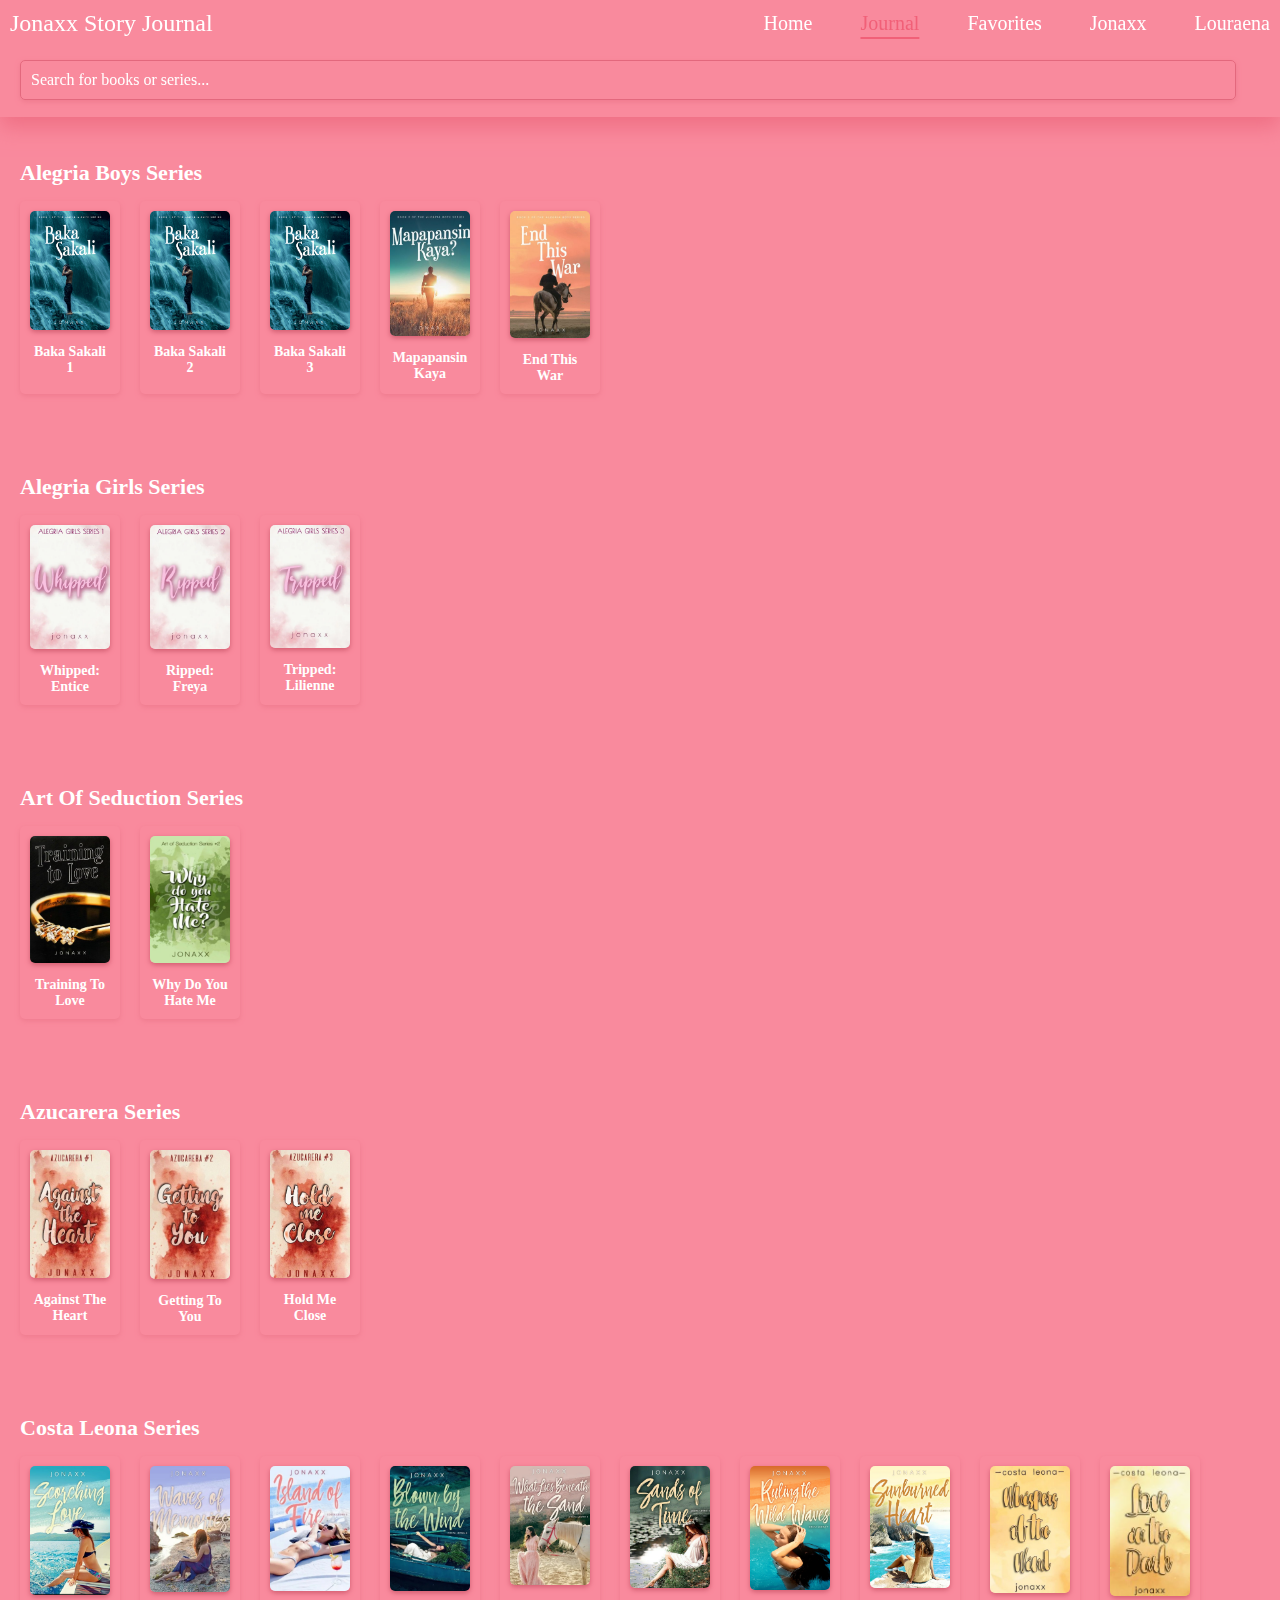
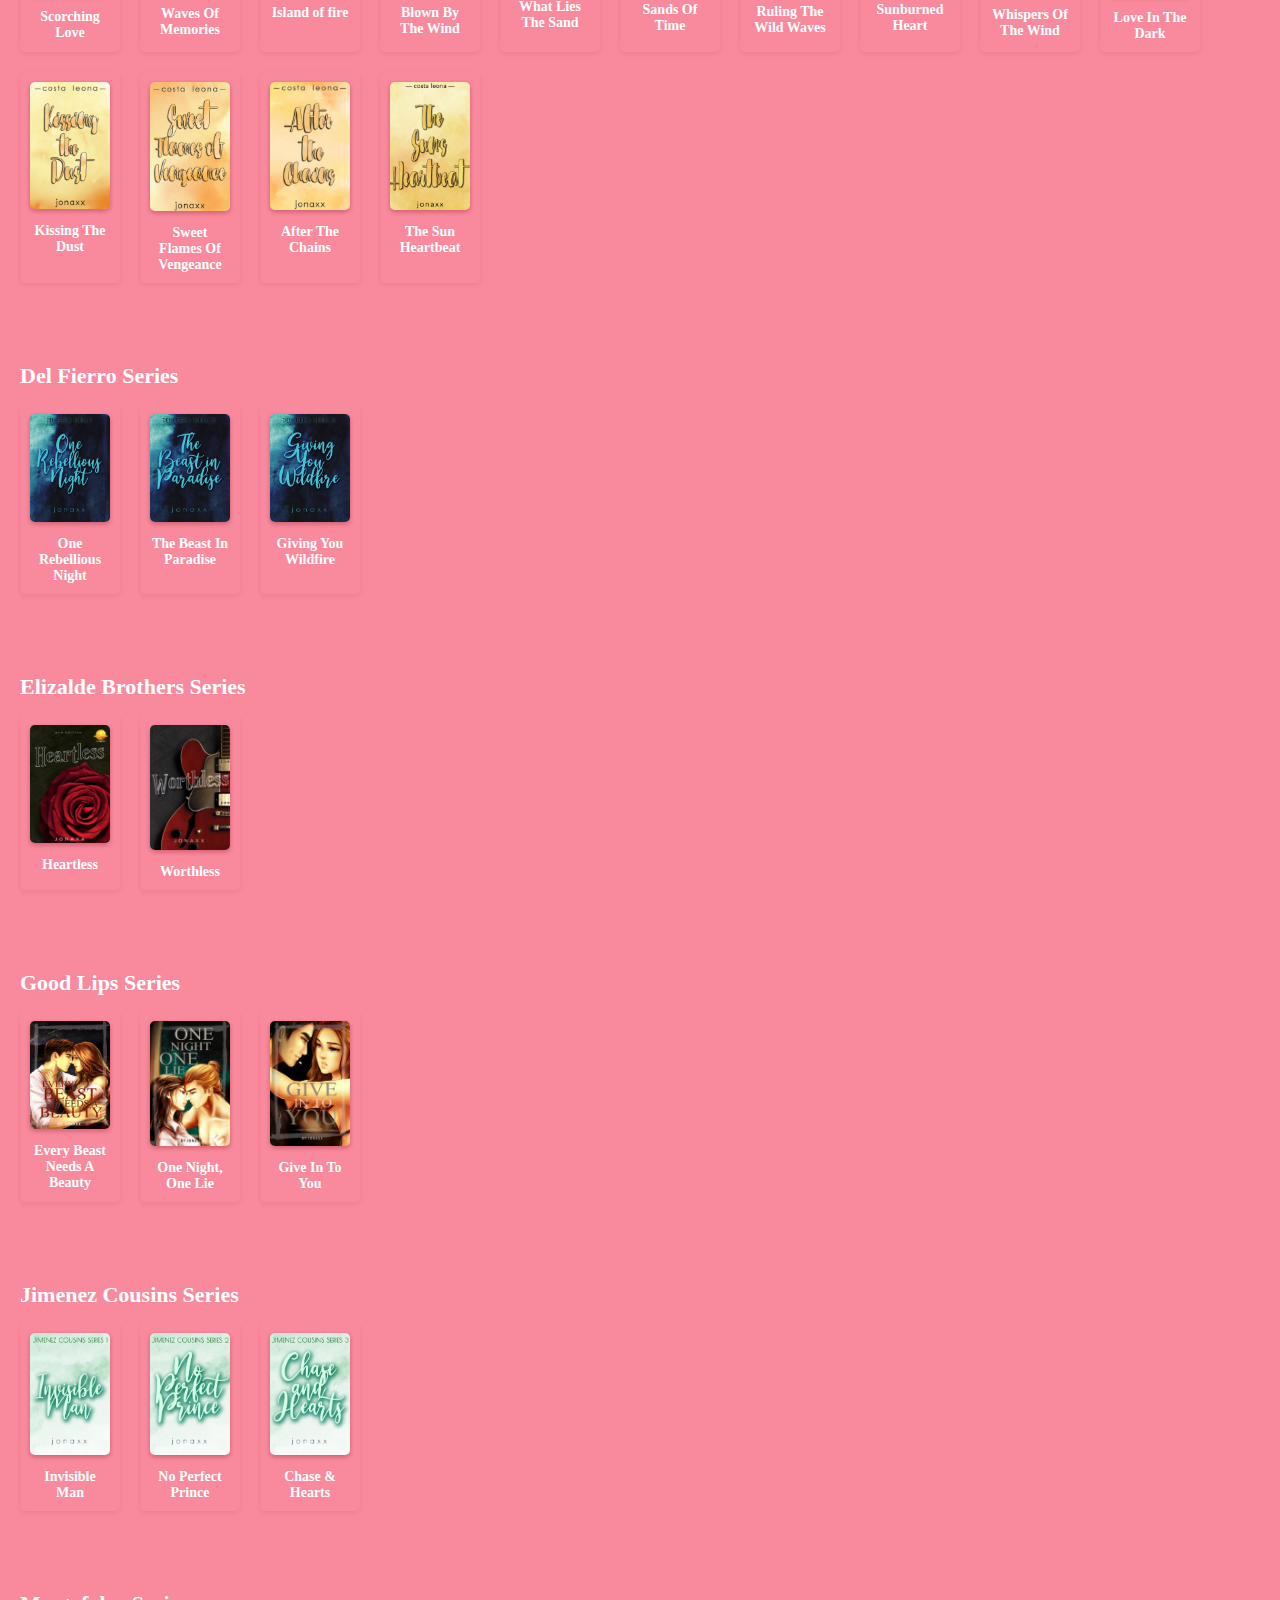
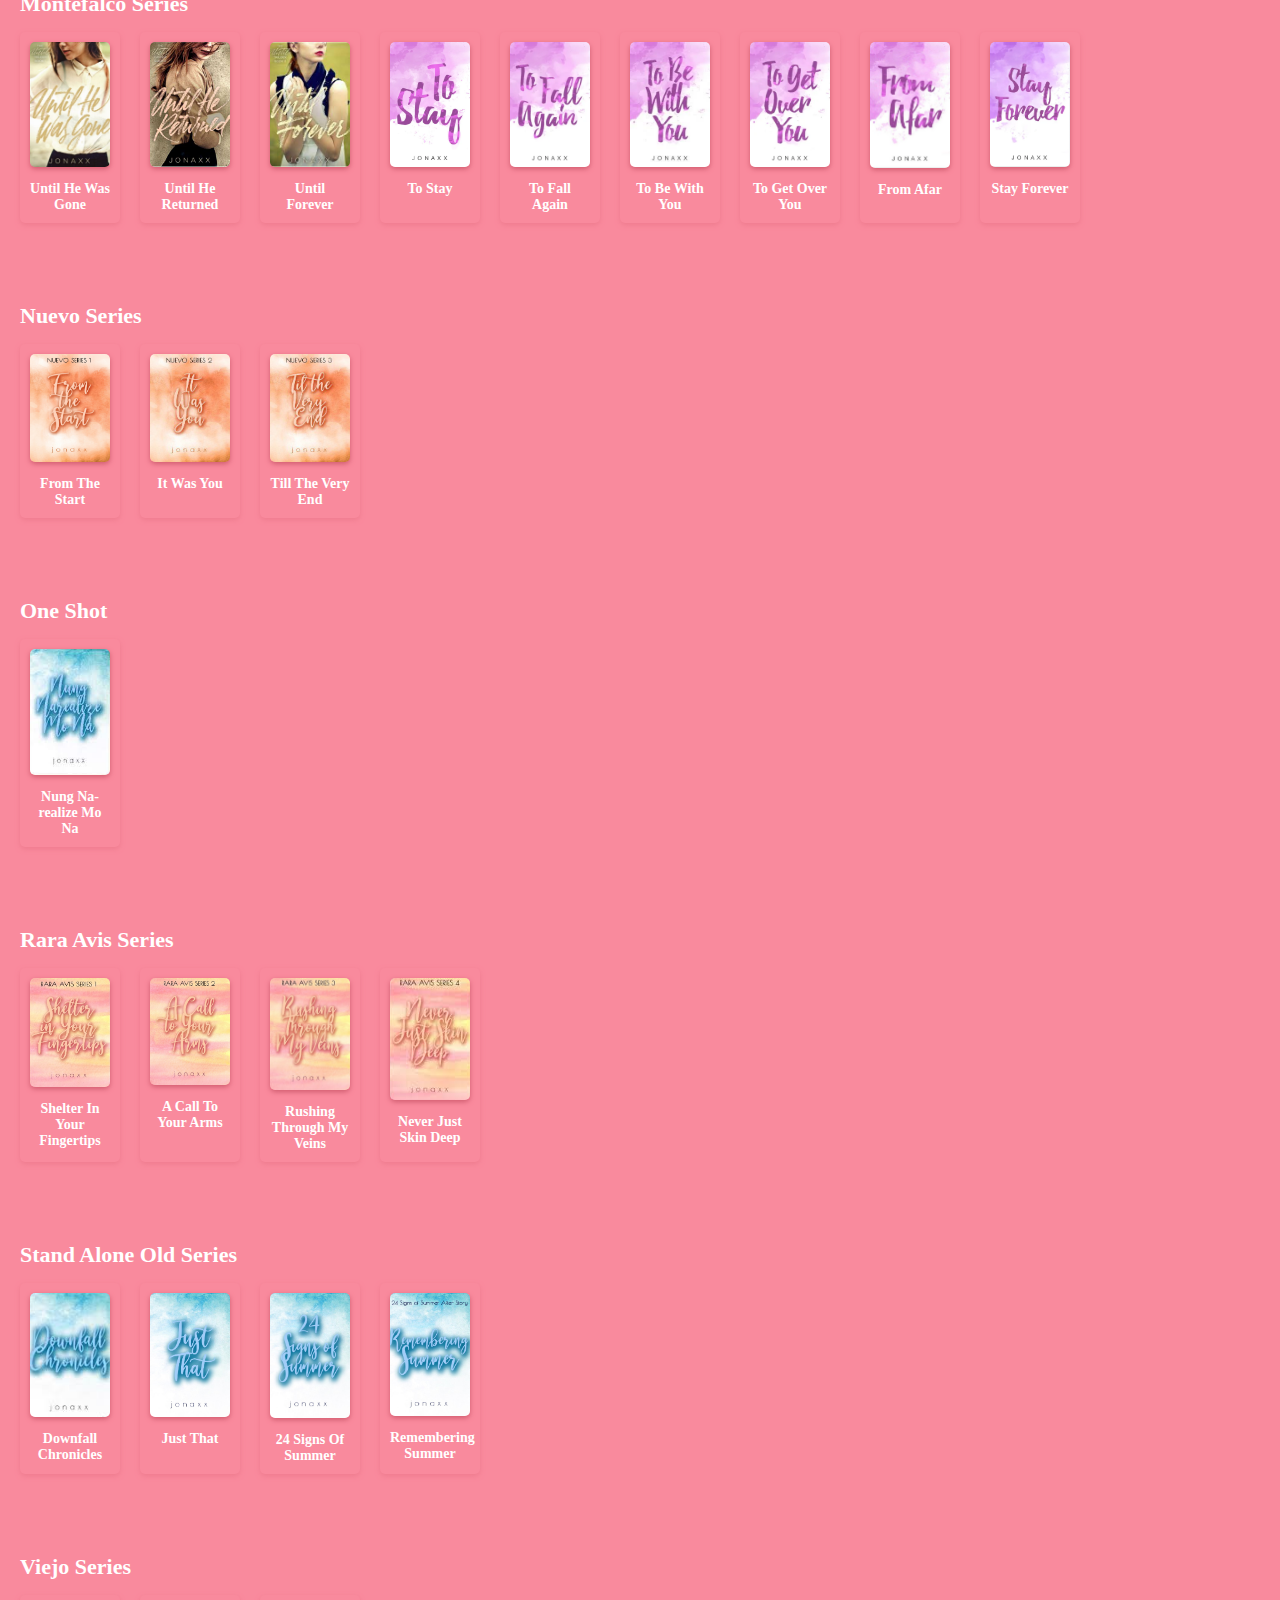
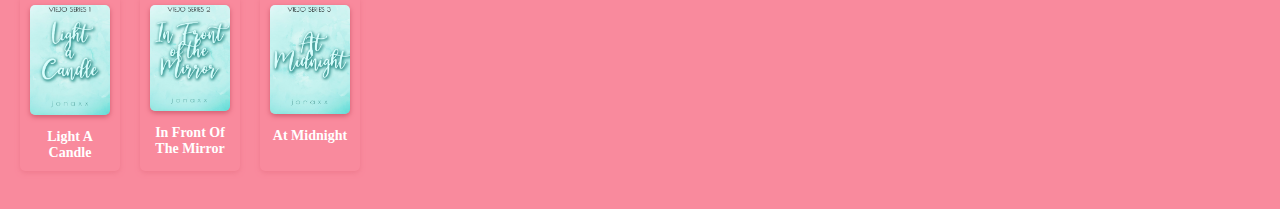
==== journal.html @ 9869370d "Add files via upload" ====
<!DOCTYPE html>
<html lang="en">
<head>
    <meta charset="UTF-8">
    <meta name="viewport" content="width=device-width, initial-scale=1.0">
    <link rel="stylesheet" href="style.css">
    <link rel="stylesheet" href="responsive.css">
    <title>Jonaxx Story</title>

    <style>
      body {
        padding: 20px;
      }
  
      #search-bar {
        width: 95%;
        padding: 10px;
        font-size: 16px;
        border: 1px solid rgb(227, 104, 125);
        box-shadow: 0 2px 5px rgb(239, 124, 143);
        border-radius: 5px;
        background-color: transparent;
        color: white;
        position: fixed;
        z-index: 1000;
      }
      #search-bar::placeholder{
        color: white;
      }

      #search-bar:focus {
        border: 1px solid rgb(193, 60, 82); 
        box-shadow: 0 2px 5px rgb(102, 53, 61); 
        outline: none; 
        background-color: transparent;
    }
  
      .seriesname {
        margin-top: 80px;
        color: white;
      }
  
      .seriesname h2 {
        font-size: 22px;
        margin-bottom: 15px;
        color: white;
      }
  
      .books {
        display: flex;
        flex-wrap: wrap;
        gap: 20px;
        justify-content: flex-start;
      }
  
      .book {
        width: 100px;
        text-align: center;
        background-color: transparent;
        padding: 10px;
        border-radius: 5px;
        box-shadow: 0 2px 5px rgb(239, 124, 143);
        transition: 0.5s ease-in-out;
      }
      .book:hover{
        width: 110px;
        box-shadow: 0 2px 5px rgb(174, 80, 96);
      }
  
      .book img {
        width: 100%;
        height: auto;
        border-radius: 5px;
        box-shadow: 0 2px 5px rgb(209, 93, 112);
      }
  
      .book p {
        margin-top: 10px;
        font-weight: bold;
        font-size: 14px;
        background-color: transparent;
        color: white;
      }

      .intro {
        margin-top: 40px;
      }
      #results{
        padding-top: 20px;
        color: white;
      }

      .navigation {
    padding-bottom: 80px;
  }

  
    </style>
</head>
<body>

    <div class="navigation">
        <div class="logo">Jonaxx Story Journal</div>
      
        <div class="burger">
          <div class="bar"></div>
          <div class="bar"></div>
          <div class="bar"></div>
        </div>
      
        <div class="navi">
          <a href="index.html">Home</a>
          <a href="journal.html" class="active">Journal</a>
          <a href="favorites.html">Favorites</a>
          <a href="jonaxx.html">Jonaxx</a>
          <a href="lou.html">Louraena</a>
        </div>
    </div>

    <div class="intro">
      <div class="search-container">
        <input type="text" id="search-bar" placeholder="Search for books or series..." oninput="search()">
      </div>
    
      <div id="results"> </div>
    </div>
    <img src="">
    <script src="script.js"></script>
    <script>
      const seriesData = [
        {
          seriesTitle: 'Alegria Boys Series',
          books: [
            { title: 'Baka Sakali 1', image: 'image/bakaSakali.png'},
            { title: 'Baka Sakali 2', image: 'image/bakaSakali.png' },
            { title: 'Baka Sakali 3', image: 'image/bakaSakali.png' },
            { title: 'Mapapansin Kaya', image: 'image/mapapansinkaya.png' },
            { title: 'End This War', image: 'image/endthiswar.png',}
          ]
        },
        {
          seriesTitle: 'Alegria Girls Series',
          books: [
            { title: 'Whipped: Entice', image: 'image/whipped.png',},
            { title: 'Ripped: Freya', image: 'image/ripped.png' },
            { title: 'Tripped: Lilienne', image: 'image/tripped.png',}
          ]
        },
        {
          seriesTitle: 'Art Of Seduction Series',
          books: [
            { title: 'Training To Love', image: 'image/trainingtolove.png' },
            { title: 'Why Do You Hate Me', image: 'image/whydoyouhateme.png' }
          ]
        },
        {
          seriesTitle: 'Azucarera Series',
          books: [
            { title: 'Against The Heart', image: 'image/againsttheheart.png' },
            { title: 'Getting To You', image: 'image/gettingtoyou.png' },
            { title: 'Hold Me Close', image: 'image/holdmeclose.png' }
          ]
        },
        {
          seriesTitle: 'Costa Leona Series',
          books: [
            { title: 'Scorching Love', image: 'image/schorchinglove.png' },
            { title: 'Waves Of Memories', image: 'image/wavesofmemories.png' },
            { title: 'Island of fire', image: 'image/islandoffire.png' },
            { title: 'Blown By The Wind', image: 'image/blownbythewind.png' },
            { title: 'What Lies The Sand', image: 'image/whatliesbeneaththesand.png'},
            { title: 'Sands Of Time', image: 'image/sandsoftime.png'},
            { title: 'Ruling The Wild Waves', image: 'image/rulingthewildwaves.png'},
            { title: 'Sunburned Heart', image: 'image/sunbirnedheart.png'},
            { title: 'Whispers Of The Wind', image: 'image/whisperinthewind.png'},
            { title: 'Love In The Dark', image: 'image/loveinthedark.png'},
            { title: 'Kissing The Dust', image: 'image/kissingthedust.png'},
            { title: 'Sweet Flames Of Vengeance', image: 'image/sweetflamesofvengeance.png'},
            { title: 'After The Chains', image: 'image/afterthechains.png'},
            { title: 'The Sun Heartbeat', image: 'image/thesunsheartbeat.png'}
          ]
        },
        {
          seriesTitle: 'Del Fierro Series',
          books: [
            { title: 'One Rebellious Night', image: 'image/one rebillious night.jpg' },
            { title: 'The Beast In Paradise', image: 'image/the beast in paradise.jpg' },
            { title: 'Giving You Wildfire', image: 'image/giving you wildfire.png' }
          ]
        },
        {
          seriesTitle: 'Elizalde Brothers Series',
          books: [
            { title: 'Heartless', image: 'image/heartless.png' },
            { title: 'Worthless', image: 'image/worthless.jpg' }
          ]
        },
        {
          seriesTitle: 'Good Lips Series',
          books: [
            { title: 'Every Beast Needs A Beauty', image: 'image/every beauty needs a beast.png' },
            { title: 'One Night, One Lie', image: 'image/one night one lie.png' },
            { title: 'Give In To You', image: 'image/give in to you.jfif' }
          ]
        },
        {
          seriesTitle: 'Jimenez Cousins Series',
          books: [
            { title: 'Invisible Man', image: 'image/invisible man.png' },
            { title: 'No Perfect Prince', image: 'image/no perfect prince.png' },
            { title: 'Chase & Hearts', image: 'image/chase and hearts.png' }
          ]
        },
        {
          seriesTitle: 'Montefalco Series',
          books: [
            { title: 'Until He Was Gone', image: 'image/until_he_was_gone.jpg' },
            { title: 'Until He Returned', image: 'image/Until He Returned.jpg' },
            { title: 'Until Forever', image: 'image/Until Forever.jfif' },
            { title: 'To Stay', image: 'image/To Stay.png' },
            { title: 'To Fall Again', image: 'image/To Fall Again.png' },
            { title: 'To Be With You', image: 'image/To Be With You.jpg' },
            { title: 'To Get Over You', image: 'image/To Get Over You.png' },
            { title: 'From Afar', image: 'image/From Afar.jfif' },
            { title: 'Stay Forever', image: 'image/Stay Forever.png' }
          ]
        },
        {
          seriesTitle: 'Nuevo Series',
          books: [
            { title: 'From The Start', image: 'image/from_the_start.jpg' },
            { title: 'It Was You', image: 'image/it was you.jfif' },
            { title: 'Till The Very End', image: 'image/till the very end.jfif' }
          ]
        },
        {
          seriesTitle: 'One Shot',
          books: [
            { title: 'Nung Na-realize Mo Na', image: 'image/Nung Na-realize Mo Na.png' }
          ]
        },
        {
          seriesTitle: 'Rara Avis Series',
          books: [
            { title: 'Shelter In Your Fingertips', image: 'image/Shelter In Your Fingertips.jpg' },
            { title: 'A Call To Your Arms', image: 'image/A Call To Your Arms.jpg' },
            { title: 'Rushing Through My Veins', image: 'image/Rushing Through My Veins.png' },
            { title: 'Never Just Skin Deep', image: 'image/Never Just Skin Deep.png' },
          ]
        },
        {
          seriesTitle: 'Stand Alone Old Series',
          books: [
            { title: 'Downfall Chronicles', image: 'image/Downfall Chronicles.png' },
            { title: 'Just That', image: 'image/Just That.png' },
            { title: '24 Signs Of Summer', image: 'image/24 Signs Of Summer.png' },
            { title: 'Remembering Summer', image: 'image/Remembering Summer.png' },
          ]
        },
        {
          seriesTitle: 'Viejo Series',
          books: [
            { title: 'Light A Candle', image: 'image/Light A Candle.png' },
            { title: 'In Front Of The Mirror', image: 'image/In Front Of The Mirror.png' },
            { title: 'At Midnight', image: 'image/At Midnight.png' }
          ]
        }
      ];
    
      function displayResults(filteredBooks) {
  const resultsContainer = document.getElementById('results');
  resultsContainer.innerHTML = '';

  // Loop over each series
  seriesData.forEach(series => {
    // Filter only matching books for this series
    const matchingBooks = series.books.filter(book =>
      filteredBooks.some(fb => fb.title === book.title)
    );

    if (matchingBooks.length > 0) {
      // Create series section
      const seriesSection = document.createElement('div');
      seriesSection.classList.add('seriesname');

      // Series title
      const title = document.createElement('h2');
      title.textContent = series.seriesTitle;
      seriesSection.appendChild(title);

      // Book container
      const booksContainer = document.createElement('div');
      booksContainer.classList.add('books');

      // Add books
      matchingBooks.forEach(book => {
        console.log(book.title, book.class);
        const bookDiv = document.createElement('div');
        bookDiv.classList.add('book');
        bookDiv.innerHTML = `
          <img src="${book.image}" alt="${book.title}">
          <p class="${book.class}">${book.title}</p>
        `;
        booksContainer.appendChild(bookDiv);
      });

      seriesSection.appendChild(booksContainer);
      resultsContainer.appendChild(seriesSection);
    }
  });

  if (filteredBooks.length === 0) {
    resultsContainer.innerHTML = '<p>No results found.</p>';
  }
}

      function search() {
        const query = document.getElementById('search-bar').value.toLowerCase();
    
        if (query === "") {
          const allBooks = seriesData.flatMap(series => series.books);
          displayResults(allBooks);
          return;
        }
    
        const filteredBooks = seriesData.flatMap(series =>
          series.books.filter(book =>
            book.title.toLowerCase().includes(query)
          )
        );
    
        displayResults(filteredBooks);
      }
    

      const allBooks = seriesData.flatMap(series => series.books);
      displayResults(allBooks);
    </script>
    
    
    
    
    

</body>
</html>
---- style.css ----
* {
    padding: 0;
    margin: 0;
    box-sizing: border-box;
    background-color: rgb(249, 138, 157);
    font-family: Georgia, 'Times New Roman', Times, serif;
  }
  
  .navigation {
    position: fixed;
    top: 0;
    left: 0;
    width: 100%;
    z-index: 1000;
    display: flex;
    justify-content: space-between;
    padding: 10px 10px;
    box-shadow: 0px 10px 20px 0px rgb(239, 111, 132);
  }
  
  .burger {
    display: none; 
    cursor: pointer;
    z-index: 9999;
  }
  
  .burger .bar {
    width: 30px;
    height: 3px;
    background-color: white;
    margin: 5px;
    transition: all 0.3s ease;
  }
  
  .navi {
    display: flex;
    justify-content: center;
    align-items: center;
    gap: 1.5rem;
  }
  
  .logo {
    font-size: 1.5rem;
    color: white;
    z-index: 9999;
  }
  
.navi a {
  color: white;
  text-decoration: none;
  font-size: 20px;
  padding-left: 1.5rem;
  position: relative;
  transition: 0.3s ease-in-out;
}


.navi a:hover, a.active {
  color: rgb(241, 96, 120); 
  text-decoration: underline;
  text-underline-offset: 7px;
}




  .burger.active .bar:nth-child(1) {
    transform: rotate(45deg);
    position: relative;
    top: 7px;
  }
  
  .burger.active .bar:nth-child(2) {
    opacity: 0;
  }
  
  .burger.active .bar:nth-child(3) {
    transform: rotate(-45deg);
    position: relative;
    top: -7px;
  }
---- responsive.css ----
@media (max-width: 900px) {
    .navi {
      position: fixed;
      bottom: 0;
      left: 0;
      width: 100%;
      z-index: 1000;
      padding: 10px 10px;
    }
  }
  
  @media (max-width: 600px) {
    .burger {
      display: block; 
    }
  
    .navi {
      display: none; 
      flex-direction: column;
      position: fixed;
      top: 0;
      left: 0;
      width: 100%;
      height: 100vh;
      justify-content: center;
      align-items: center;
      gap: 20px;
      z-index: 999;
      background-color: rgb(249, 138, 157); 
    }
  
    .navi.active {
      display: flex; 
    }
  }
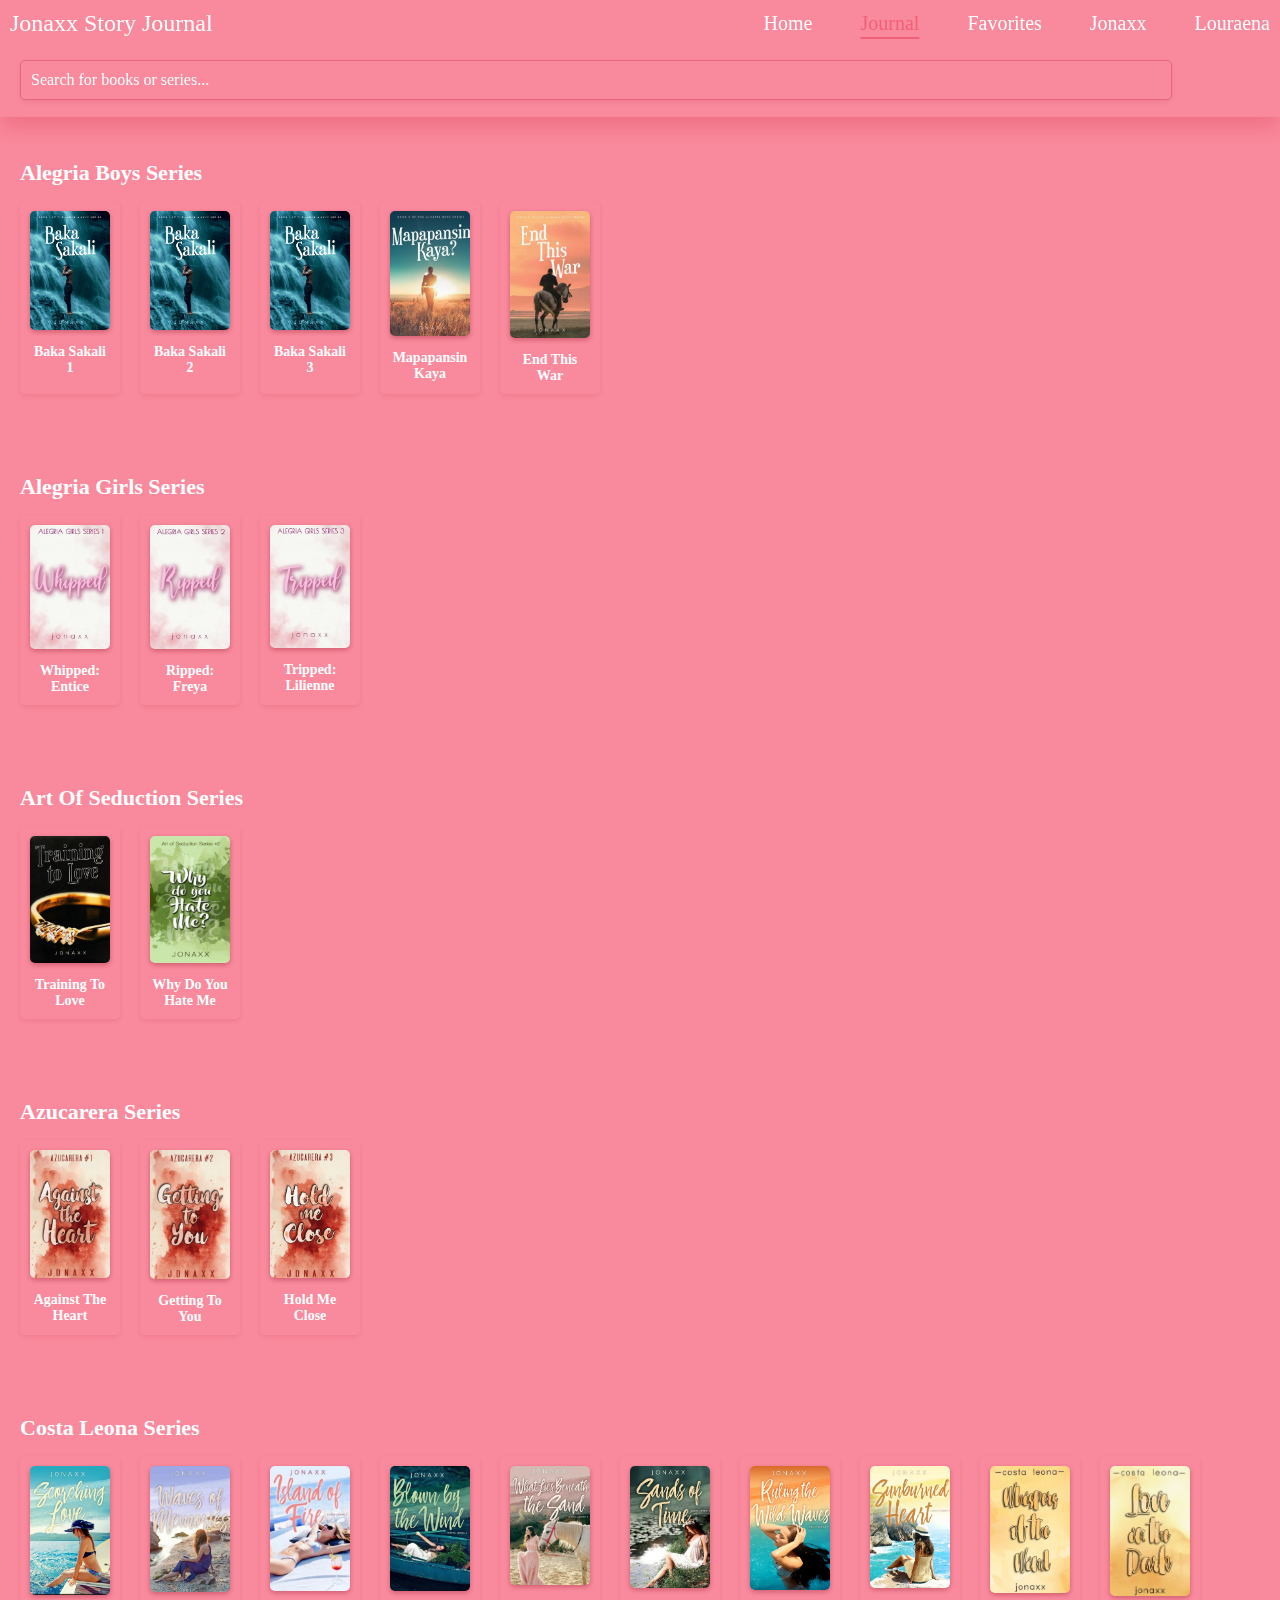
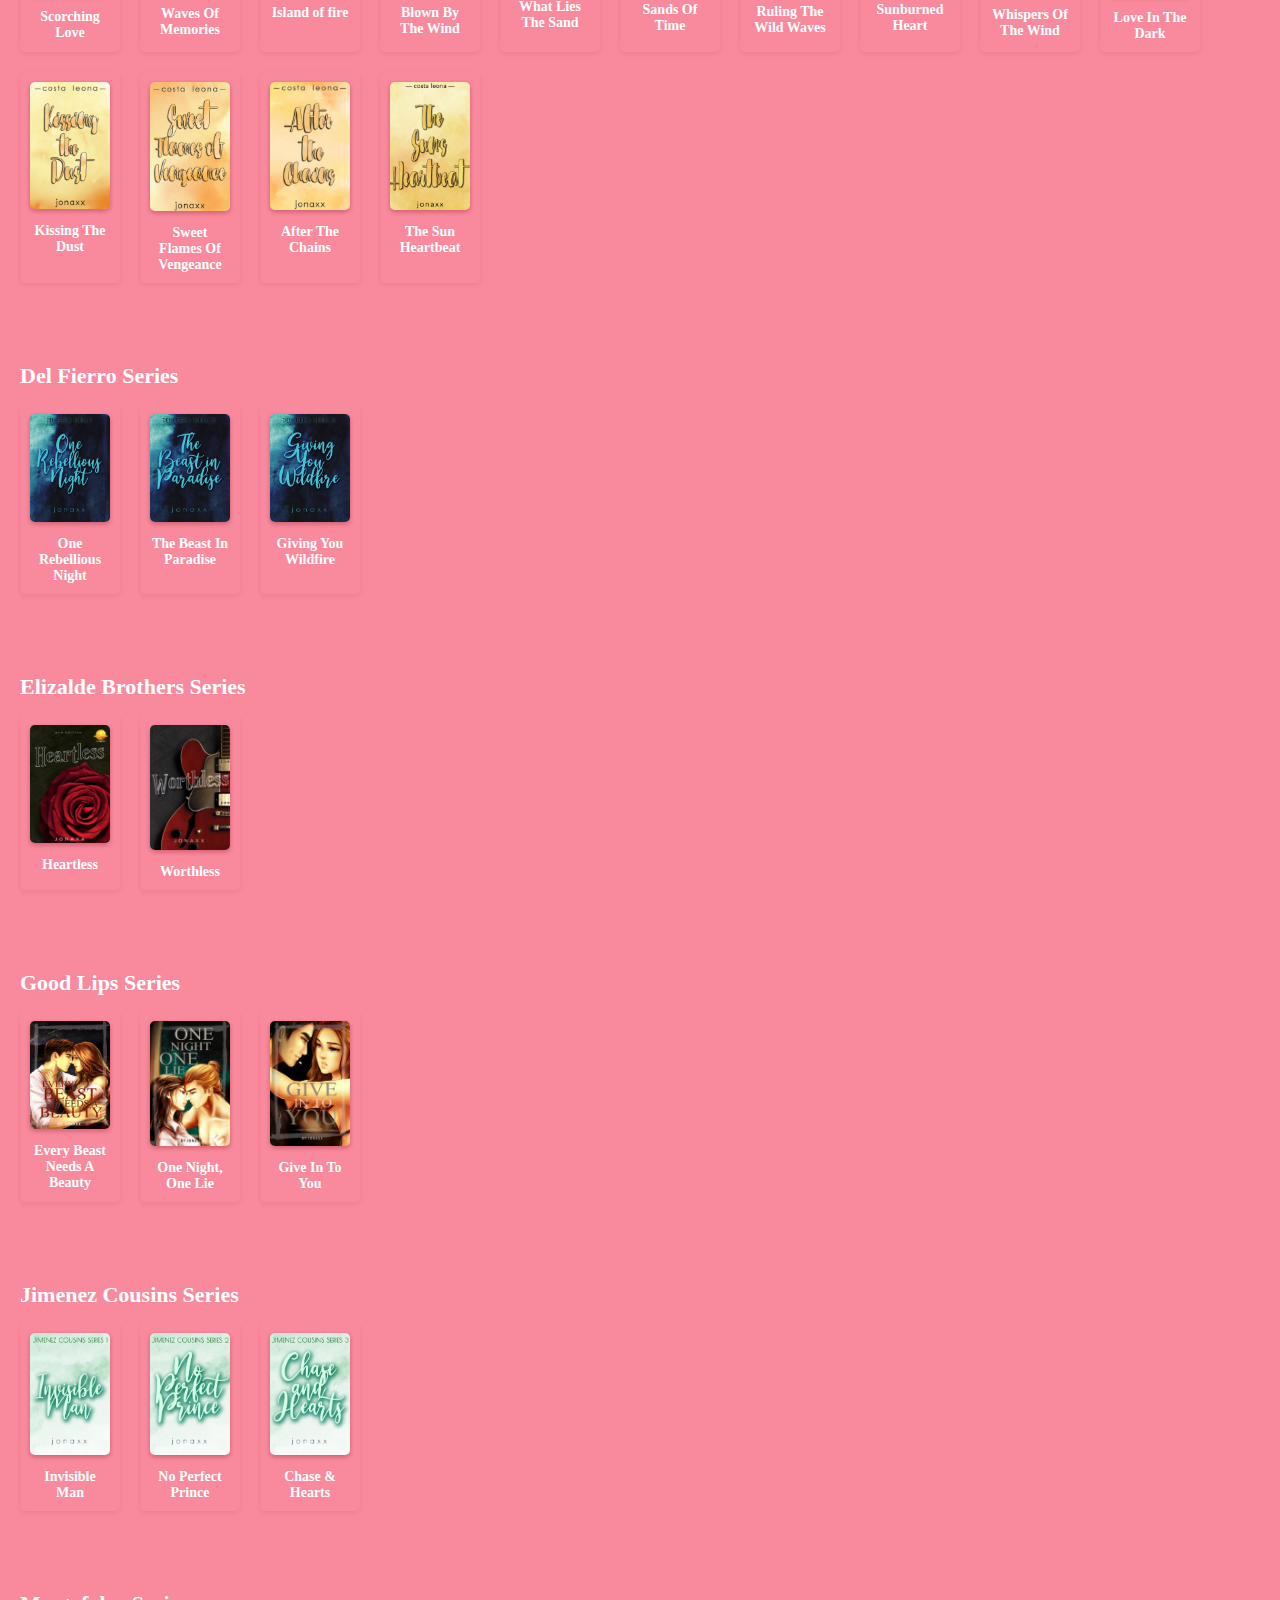
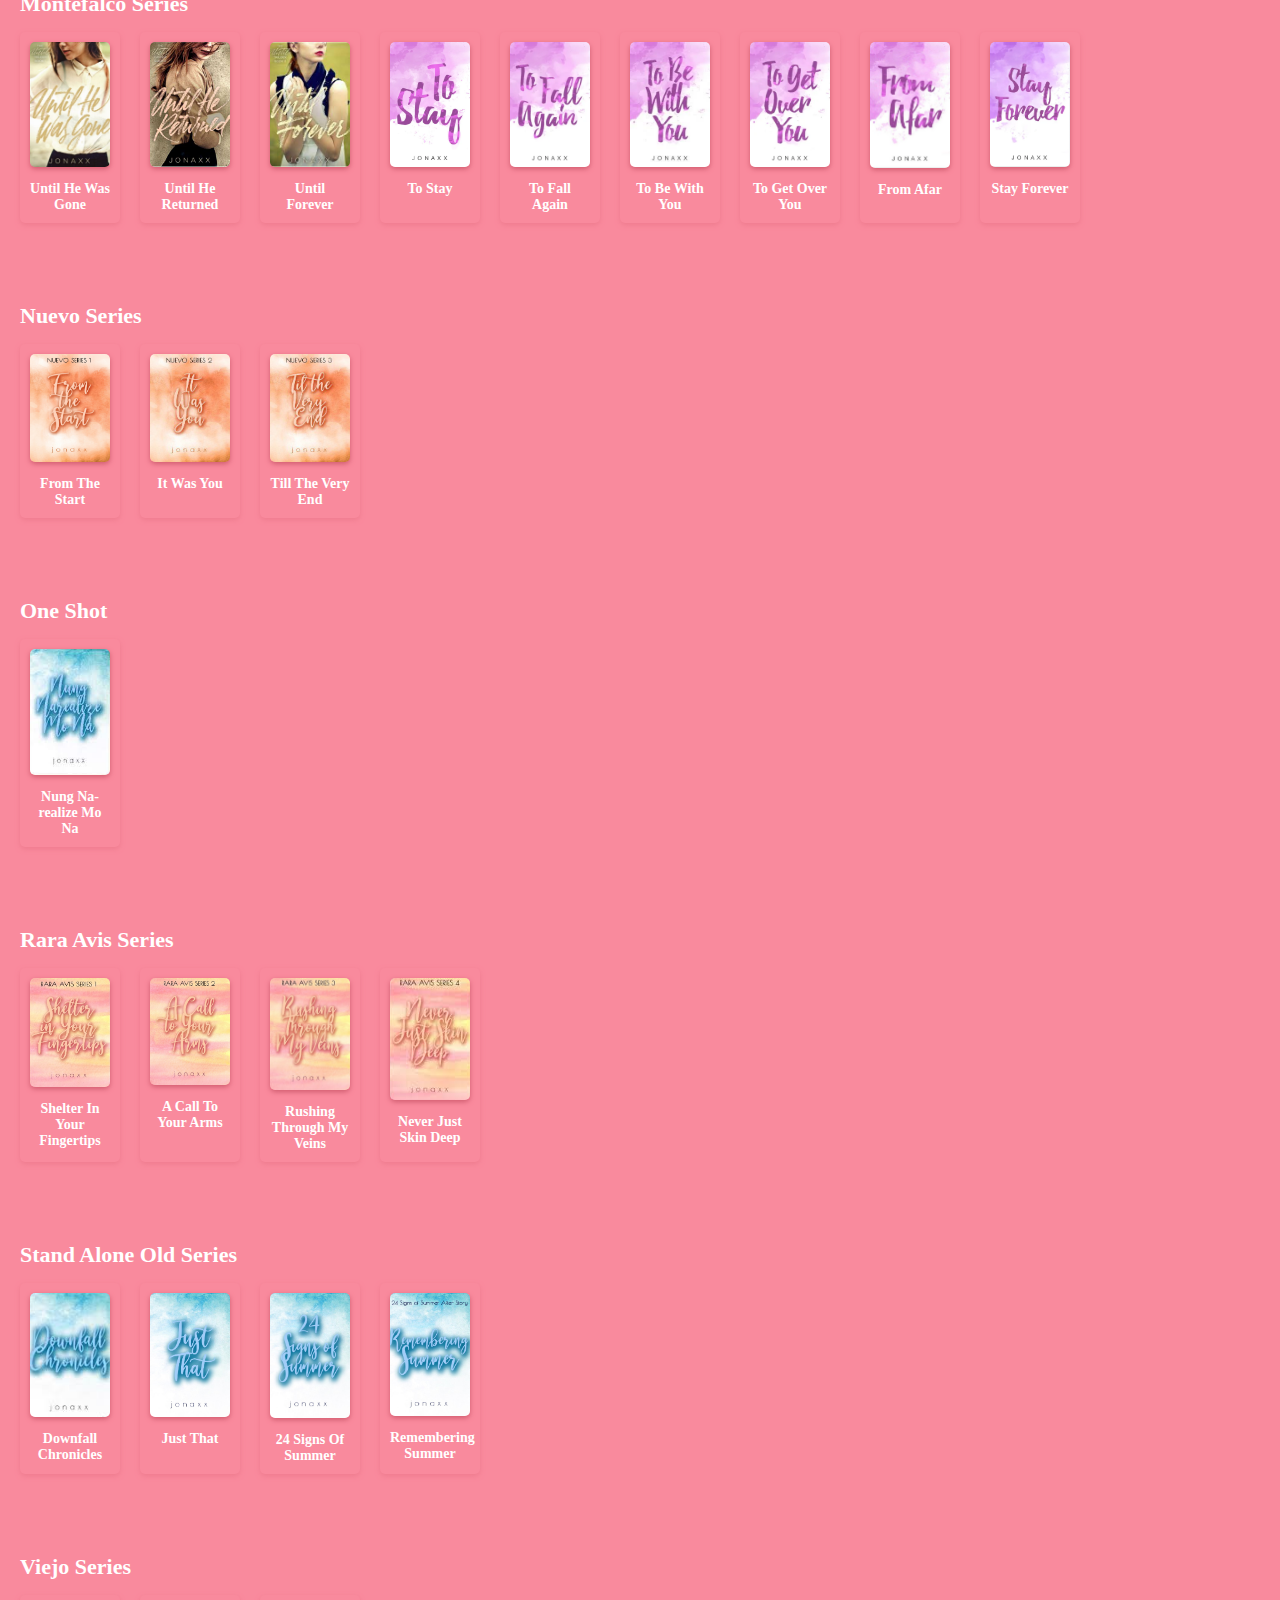
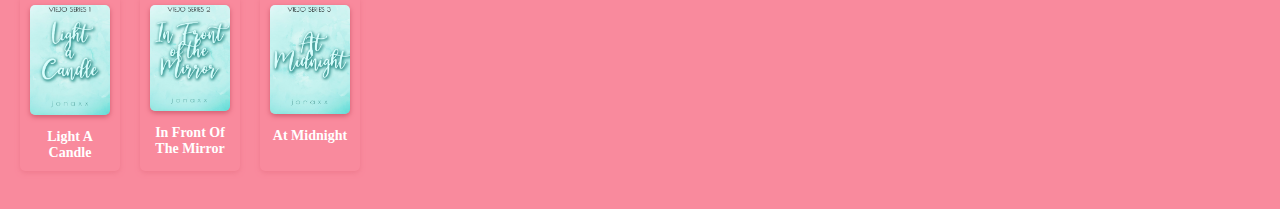
==== commit 7d0ff2f9: "Update journal.html" ====
--- a/journal.html
+++ b/journal.html
@@ -13,7 +13,7 @@
       }
   
       #search-bar {
-        width: 95%;
+        width: 90%;
         padding: 10px;
         font-size: 16px;
         border: 1px solid rgb(227, 104, 125);
